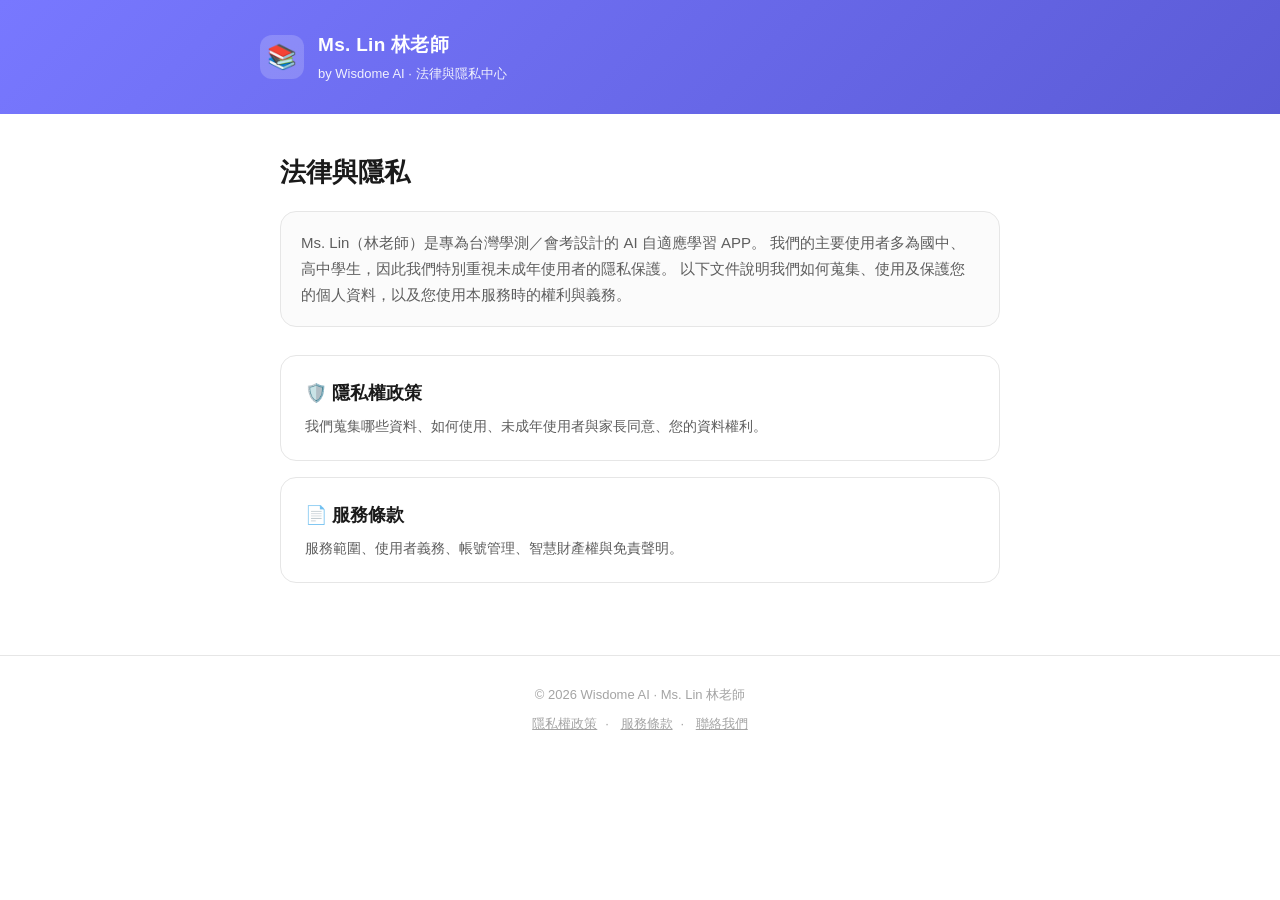
==== index.html @ 65edb1db "Ms. Lin App legal center: privacy policy + terms (PIPA + minors/parental consent)" ====
<!DOCTYPE html>
<html lang="zh-Hant">
<head>
  <meta charset="UTF-8" />
  <meta name="viewport" content="width=device-width, initial-scale=1.0" />
  <title>Ms. Lin 林老師 — 法律與隱私</title>
  <meta name="description" content="Ms. Lin（林老師）AI 學習 APP 的隱私權政策與服務條款。" />
  <link rel="stylesheet" href="styles.css" />
</head>
<body>
  <header class="site-header">
    <div class="inner">
      <div class="logo">📚</div>
      <div>
        <h1>Ms. Lin 林老師</h1>
        <div class="sub">by Wisdome AI · 法律與隱私中心</div>
      </div>
    </div>
  </header>

  <main>
    <h2 class="page-title">法律與隱私</h2>
    <p class="intro">
      Ms. Lin（林老師）是專為台灣學測／會考設計的 AI 自適應學習 APP。
      我們的主要使用者多為國中、高中學生，因此我們特別重視未成年使用者的隱私保護。
      以下文件說明我們如何蒐集、使用及保護您的個人資料，以及您使用本服務時的權利與義務。
    </p>

    <div class="hub-links">
      <a class="hub-card" href="privacy.html">
        <div class="t">🛡️ 隱私權政策</div>
        <div class="d">我們蒐集哪些資料、如何使用、未成年使用者與家長同意、您的資料權利。</div>
      </a>
      <a class="hub-card" href="terms.html">
        <div class="t">📄 服務條款</div>
        <div class="d">服務範圍、使用者義務、帳號管理、智慧財產權與免責聲明。</div>
      </a>
    </div>
  </main>

  <footer>
    <div>© 2026 Wisdome AI · Ms. Lin 林老師</div>
    <div style="margin-top:6px;">
      <a href="privacy.html">隱私權政策</a>·
      <a href="terms.html">服務條款</a>·
      <a href="mailto:pixie@wisdome.ai">聯絡我們</a>
    </div>
  </footer>
</body>
</html>
---- styles.css ----
:root {
  --primary-500: #7878ff;
  --primary-600: #5b5bd6;
  --primary-100: #eeeeff;
  --bg: #ffffff;
  --surface: #fbfbfb;
  --text: #1a1a1a;
  --text-secondary: #5e5e5e;
  --text-muted: #a4a4a4;
  --border: #e6e6e6;
  --radius: 16px;
  --maxw: 760px;
  --font: -apple-system, BlinkMacSystemFont, "Segoe UI", "Noto Sans TC",
    "PingFang TC", "Microsoft JhengHei", Roboto, Helvetica, Arial, sans-serif;
}

* { box-sizing: border-box; }

html { scroll-behavior: smooth; }

body {
  margin: 0;
  font-family: var(--font);
  color: var(--text);
  background: var(--bg);
  line-height: 1.75;
  -webkit-font-smoothing: antialiased;
  text-rendering: optimizeLegibility;
}

a { color: var(--primary-600); }

/* ── Header ── */
.site-header {
  background: linear-gradient(135deg, var(--primary-500), var(--primary-600));
  color: #fff;
  padding: 28px 20px;
}
.site-header .inner {
  max-width: var(--maxw);
  margin: 0 auto;
  display: flex;
  align-items: center;
  gap: 14px;
}
.site-header .logo {
  width: 44px; height: 44px;
  border-radius: 12px;
  background: rgba(255,255,255,0.18);
  display: grid; place-items: center;
  font-size: 24px;
  flex-shrink: 0;
}
.site-header h1 { font-size: 19px; margin: 0; font-weight: 700; letter-spacing: .3px; }
.site-header .sub { font-size: 13px; opacity: .9; margin-top: 2px; }
.site-header a { color: #fff; text-decoration: none; }

/* ── Layout ── */
main {
  max-width: var(--maxw);
  margin: 0 auto;
  padding: 36px 20px 72px;
}
.updated {
  color: var(--text-muted);
  font-size: 13px;
  margin: 0 0 24px;
}
.intro {
  color: var(--text-secondary);
  font-size: 15px;
  background: var(--surface);
  border: 1px solid var(--border);
  border-radius: var(--radius);
  padding: 18px 20px;
  margin-bottom: 28px;
}

h2.page-title { font-size: 26px; margin: 0 0 6px; }

section.card {
  border: 1px solid var(--border);
  border-radius: var(--radius);
  padding: 20px 22px;
  margin-bottom: 16px;
  background: var(--bg);
}
section.card h3 {
  font-size: 17px;
  margin: 0 0 10px;
  color: var(--text);
  display: flex; align-items: center; gap: 8px;
}
section.card h3::before {
  content: "";
  width: 4px; height: 18px;
  background: var(--primary-500);
  border-radius: 3px;
  flex-shrink: 0;
}
section.card p, section.card li {
  color: var(--text-secondary);
  font-size: 15px;
  margin: 0 0 10px;
}
section.card p:last-child, section.card li:last-child { margin-bottom: 0; }
section.card ul { margin: 0; padding-left: 20px; }

.highlight {
  background: var(--primary-100);
  border: 1px solid #d6d6ff;
  border-radius: var(--radius);
  padding: 18px 20px;
  margin-bottom: 16px;
}
.highlight h3 { color: var(--primary-600); }
.highlight p, .highlight li { color: #3a3a6a; }

/* ── Index hub ── */
.hub-links { display: grid; gap: 16px; margin-top: 8px; }
.hub-card {
  display: block;
  border: 1px solid var(--border);
  border-radius: var(--radius);
  padding: 22px 24px;
  text-decoration: none;
  color: var(--text);
  transition: border-color .15s, transform .15s, box-shadow .15s;
}
.hub-card:hover {
  border-color: var(--primary-500);
  transform: translateY(-2px);
  box-shadow: 0 8px 24px rgba(120,120,255,0.12);
}
.hub-card .t { font-size: 18px; font-weight: 700; }
.hub-card .d { color: var(--text-secondary); font-size: 14px; margin-top: 4px; }

/* ── Footer ── */
footer {
  border-top: 1px solid var(--border);
  padding: 28px 20px;
  text-align: center;
  color: var(--text-muted);
  font-size: 13px;
}
footer a { color: var(--text-muted); margin: 0 8px; }

.toc {
  font-size: 14px;
  background: var(--surface);
  border: 1px solid var(--border);
  border-radius: var(--radius);
  padding: 16px 20px;
  margin-bottom: 28px;
}
.toc strong { display: block; margin-bottom: 8px; color: var(--text); }
.toc a { display: inline-block; margin: 2px 12px 2px 0; }
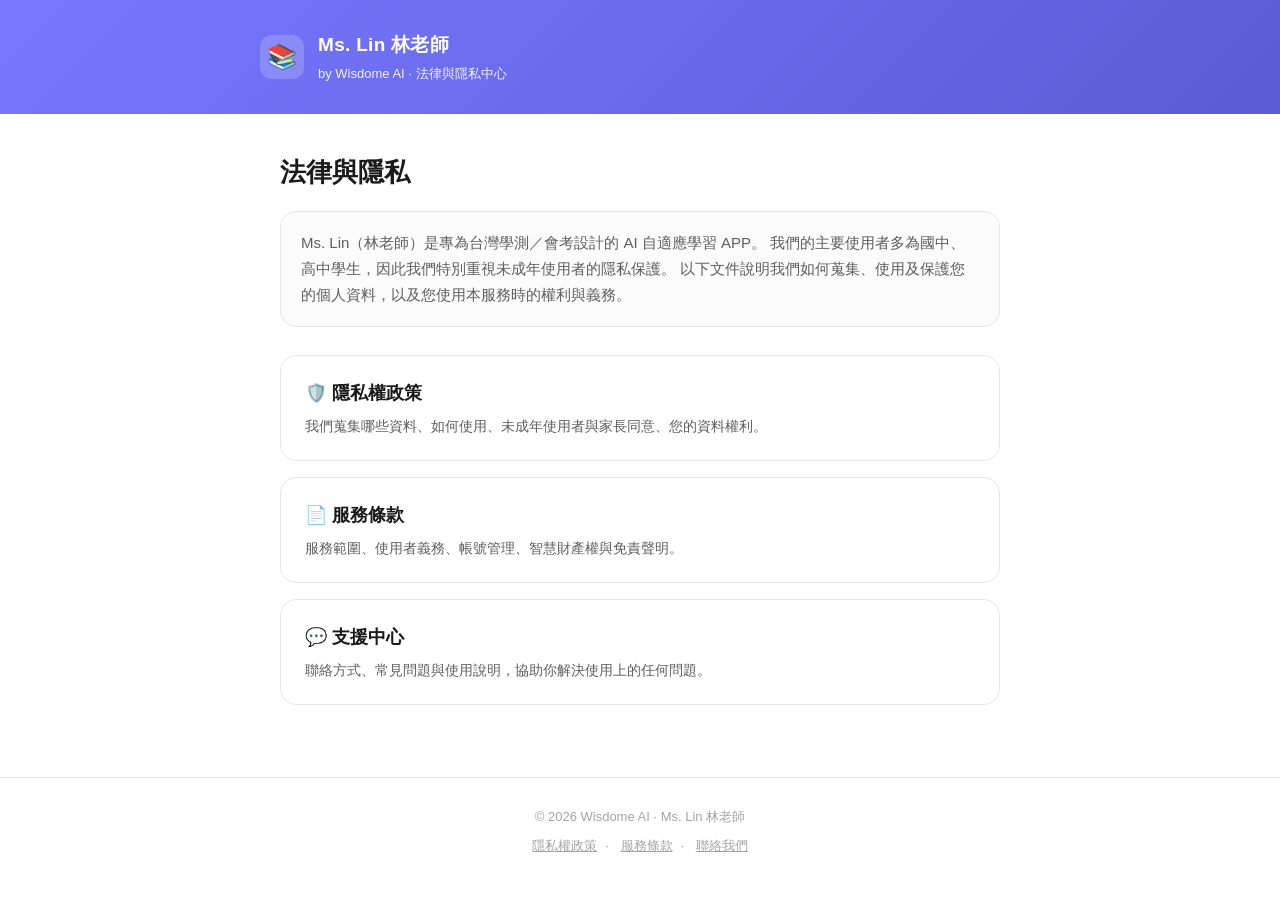
==== commit 1b3a270b: "feat: add support center page for App Store submission Add support.html (聯絡方式 + FAQ + 使用說明) for ASC " ====
--- a/index.html
+++ b/index.html
@@ -35,6 +35,10 @@
         <div class="t">📄 服務條款</div>
         <div class="d">服務範圍、使用者義務、帳號管理、智慧財產權與免責聲明。</div>
       </a>
+      <a class="hub-card" href="support.html">
+        <div class="t">💬 支援中心</div>
+        <div class="d">聯絡方式、常見問題與使用說明，協助你解決使用上的任何問題。</div>
+      </a>
     </div>
   </main>
 
